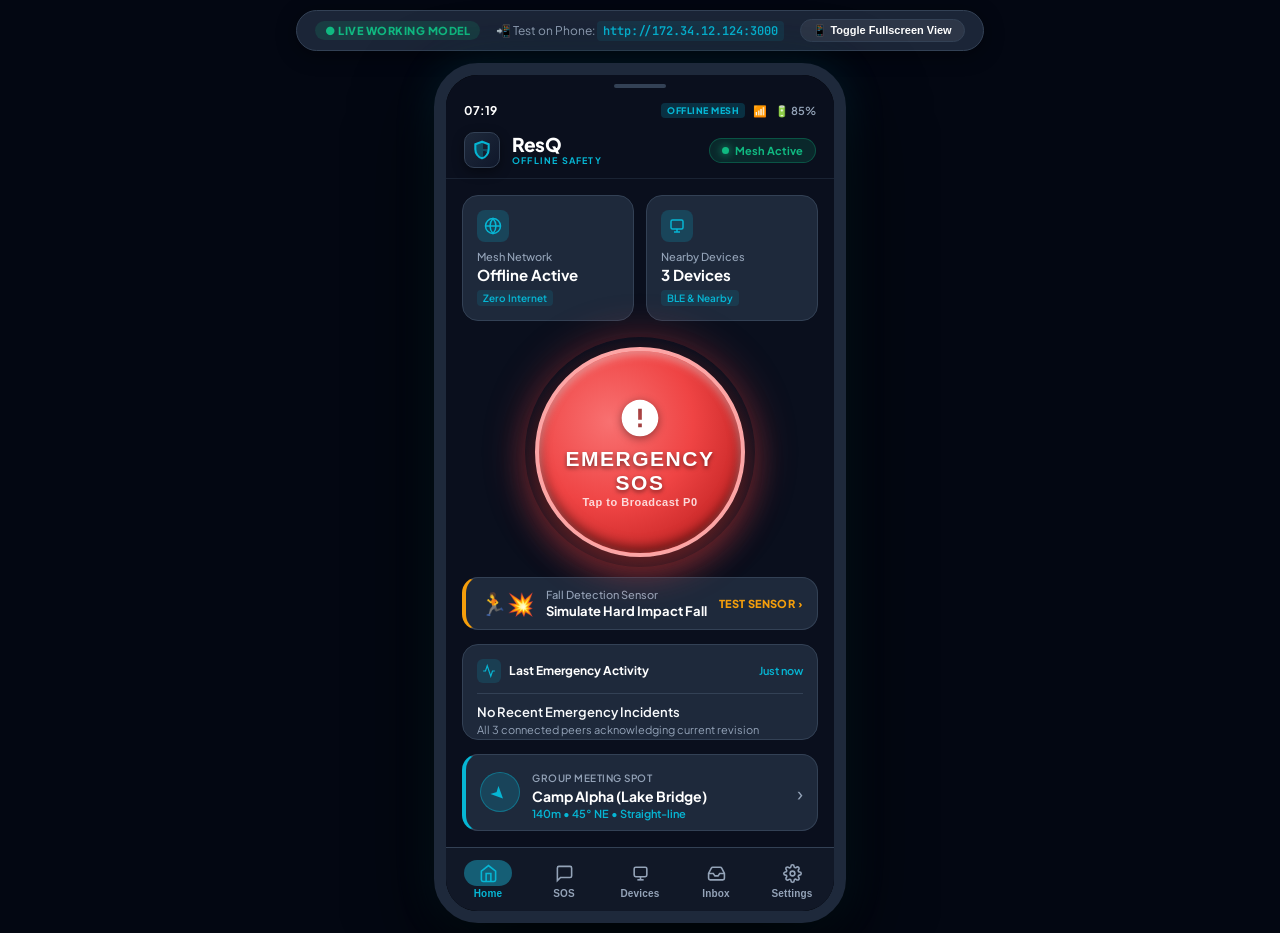
==== public/index.html @ 68b3d34a "feat: complete ResQ offline emergency messaging & safety system (Native Android + Web Simulator + 18" ====
<!DOCTYPE html>
<html lang="en">
<head>
  <meta charset="UTF-8">
  <meta name="viewport" content="width=device-width, initial-scale=1.0, maximum-scale=1.0, user-scalable=no">
  <meta http-equiv="Cache-Control" content="no-cache, no-store, must-revalidate">
  <meta http-equiv="Pragma" content="no-cache">
  <meta http-equiv="Expires" content="0">
  <title>ResQ — Offline Emergency Safety System</title>
  <link rel="preconnect" href="https://fonts.googleapis.com">
  <link rel="preconnect" href="https://fonts.gstatic.com" crossorigin>
  <link href="https://fonts.googleapis.com/css2?family=Plus+Jakarta+Sans:wght@300;400;500;600;700;800&family=JetBrains+Mono:wght@400;500;600&display=swap" rel="stylesheet">
  <link rel="stylesheet" href="style.css?v=20261031_03">
</head>
<body>

  <!-- Ambient Dark Navy Canvas -->
  <div class="app-viewport-wrapper" id="viewport-wrapper">
    
    <!-- Desktop Top Helper Bar (Hidden on Mobile) -->
    <div class="desktop-helper-bar">
      <div class="live-pill">● LIVE WORKING MODEL</div>
      <div class="wifi-tip">📲 Test on Phone: <code>http://172.34.12.124:3000</code></div>
      <button class="btn-toggle-frame" onclick="togglePhoneFrame()" id="frame-toggle-btn">📱 Toggle Fullscreen View</button>
    </div>

    <!-- Android Flagship Device Bezel -->
    <div class="android-device-frame" id="device-frame">
      
      <!-- Top Speaker & Camera Punch-hole -->
      <div class="device-notch-bar">
        <div class="device-speaker"></div>
      </div>

      <!-- Android Screen Surface -->
      <div class="android-screen">
        
        <!-- Status Bar (Battery, WiFi/Offline, Time) -->
        <div class="android-status-bar">
          <span class="status-time" id="device-clock">04:20</span>
          <div class="status-icons">
            <span class="status-badge-offline" id="status-mesh-badge">OFFLINE MESH</span>
            <span class="status-icon" title="Cellular Offline">📶</span>
            <span class="status-icon" id="status-battery-icon">🔋 85%</span>
          </div>
        </div>

        <!-- App Brand Dynamic Header -->
        <header class="home-header">
          <div class="brand-left">
            <div class="shield-logo" id="header-logo-icon">
              <svg viewBox="0 0 24 24" fill="none" stroke="currentColor" stroke-width="2.5">
                <path d="M12 2L4 5v6.09c0 5.05 3.41 9.76 8 10.91c4.59-1.15 8-5.86 8-10.91V5L12 2z"/>
                <path d="M12 12v9c-3.72-1.15-6.47-4.82-7-8.94V6.3l7-2.6V12h7v.09c-.1.78-.32 1.54-.64 2.26" fill="#06B6D4" opacity="0.3"/>
              </svg>
            </div>
            <div>
              <h1 class="app-name" id="header-title">ResQ</h1>
              <p class="app-sub" id="header-subtitle">OFFLINE SAFETY</p>
            </div>
          </div>

          <!-- Active Status Pill -->
          <div class="status-pill-green" id="header-status-pill">
            <span class="green-dot"></span>
            <span id="header-status-text">Mesh Active</span>
          </div>
        </header>

        <!-- SCREEN 1: HOME DASHBOARD -->
        <div id="view-home" class="screen-view active">
          
          <!-- Quick Telemetry Row (Network Status & Nearby Devices) -->
          <div class="telemetry-grid">
            <div class="m3-card telemetry-card" onclick="navTo('devices')">
              <div class="card-icon-wrap cyan">
                <svg viewBox="0 0 24 24" fill="none" stroke="currentColor" stroke-width="2">
                  <circle cx="12" cy="12" r="10"/>
                  <path d="M2 12h20M12 2a15.3 15.3 0 0 1 4 10 15.3 15.3 0 0 1-4 10 15.3 15.3 0 0 1-4-10 15.3 15.3 0 0 1 4-10z"/>
                </svg>
              </div>
              <div class="card-caption">Mesh Network</div>
              <div class="card-value" id="card-network-val">Offline Active</div>
              <div class="card-sub-tag cyan">Zero Internet</div>
            </div>

            <div class="m3-card telemetry-card" onclick="navTo('devices')">
              <div class="card-icon-wrap cyan">
                <svg viewBox="0 0 24 24" fill="none" stroke="currentColor" stroke-width="2">
                  <rect x="4" y="4" width="16" height="12" rx="2"/>
                  <line x1="8" y1="20" x2="16" y2="20"/>
                  <line x1="12" y1="16" x2="12" y2="20"/>
                </svg>
              </div>
              <div class="card-caption">Nearby Devices</div>
              <div class="card-value" id="card-devices-val">3 Devices</div>
              <div class="card-sub-tag cyan">BLE &amp; Nearby</div>
            </div>
          </div>

          <!-- Primary Action: Large Circular SOS Button -->
          <div class="sos-center-area">
            <div class="sos-glow-circle" id="sos-ambient-glow"></div>
            
            <button class="sos-circular-button" id="main-sos-btn" onclick="handleSosPress()">
              <div class="sos-icon-graphic">
                <svg viewBox="0 0 24 24" fill="currentColor">
                  <path d="M12 2C6.48 2 2 6.48 2 12s4.48 10 10 10 10-4.48 10-10S17.52 2 12 2zm1 15h-2v-2h2v2zm0-4h-2V7h2v6z"/>
                </svg>
              </div>
              <span class="sos-title-text">EMERGENCY SOS</span>
              <span class="sos-subtitle-text">Tap to Broadcast P0</span>
            </button>
          </div>

          <!-- Emergency Active Banner -->
          <div class="emergency-state-banner" id="active-emergency-card" style="display: none;">
            <div class="banner-top-row">
              <span class="p0-badge">P0 CRITICAL SOS</span>
              <span class="live-dot-pulse">● LIVE BROADCAST</span>
            </div>
            <p class="banner-message" id="banner-incident-text">Emergency help broadcasted across mesh to all 3 devices.</p>
            <div class="banner-actions">
              <button class="btn-safe-cancel" onclick="handleSafeCheckIn()">✅ I AM SAFE (CANCEL ALERT)</button>
            </div>
          </div>

          <!-- Fall Simulation Quick Trigger Card -->
          <div class="m3-card fall-test-card" onclick="triggerFallSimulation()">
            <div class="fall-test-left">
              <div class="fall-badge-icon">🏃💥</div>
              <div>
                <div class="card-caption">Fall Detection Sensor</div>
                <div class="fall-title">Simulate Hard Impact Fall</div>
              </div>
            </div>
            <span class="fall-btn-action">TEST SENSOR ›</span>
          </div>

          <!-- Last Emergency Activity Card -->
          <div class="m3-card activity-card" id="card-last-activity" onclick="navTo('inbox')">
            <div class="activity-header">
              <div class="activity-title-group">
                <div class="activity-icon-wrap" id="activity-icon-badge">
                  <svg viewBox="0 0 24 24" fill="none" stroke="currentColor" stroke-width="2">
                    <polyline points="22 12 18 12 15 21 9 3 6 12 2 12"/>
                  </svg>
                </div>
                <span class="activity-header-title">Last Emergency Activity</span>
              </div>
              <span class="activity-timestamp" id="activity-time-tag">Just now</span>
            </div>
            <div class="activity-divider"></div>
            <div class="activity-body">
              <div class="activity-headline" id="activity-headline-text">No Recent Emergency Incidents</div>
              <div class="activity-detail" id="activity-detail-text">All 3 connected peers acknowledging current revision</div>
            </div>
          </div>

          <!-- Group Meeting Spot Guidance Card -->
          <div class="m3-card meeting-card" onclick="navTo('settings')">
            <div class="compass-circle">
              <div class="compass-pointer">➤</div>
            </div>
            <div class="meeting-text-area">
              <span class="meeting-caption">GROUP MEETING SPOT</span>
              <h4 class="meeting-title" id="meeting-title-text">Camp Alpha (Lake Bridge)</h4>
              <p class="meeting-guidance-sub" id="meeting-guidance-text">140m • 45° NE • Straight-line</p>
            </div>
            <div class="meeting-chevron">›</div>
          </div>

        </div>

        <!-- SCREEN 2: EMERGENCY MESSAGE SCREEN (SOS TAB) -->
        <div id="view-sos" class="screen-view">
          <div class="screen-heading-wrap">
            <h2 class="view-title">Emergency Dispatch</h2>
            <p class="view-desc">Select priority and broadcast compressed mesh packet</p>
          </div>

          <!-- Priority Chips -->
          <div class="priority-selector-row">
            <button class="priority-chip p0 active" id="chip-p0" onclick="selectPriority('P0')">
              <span class="chip-dot"></span> P0 Critical
            </button>
            <button class="priority-chip p1" id="chip-p1" onclick="selectPriority('P1')">
              <span class="chip-dot"></span> P1 Urgent
            </button>
            <button class="priority-chip p2" id="chip-p2" onclick="selectPriority('P2')">
              <span class="chip-dot"></span> P2 Warning
            </button>
          </div>

          <!-- Quick Templates -->
          <div class="section-label">ONE-TAP EMERGENCY TEMPLATES</div>
          <div class="templates-grid">
            <button class="template-btn" onclick="applyTemplate('🚨 Trapped under debris, need extrication')">
              🚨 Trapped under debris
            </button>
            <button class="template-btn" onclick="applyTemplate('🩸 Severe injury / bleeding, need first aid kit')">
              🩸 Severe injury / trauma
            </button>
            <button class="template-btn" onclick="applyTemplate('⚠️ Separated from team, low phone battery')">
              ⚠️ Separated / low power
            </button>
            <button class="template-btn" onclick="applyTemplate('🌊 Flash flood warning, heading to high ground')">
              🌊 Flash flood / water rising
            </button>
          </div>

          <!-- Custom Message Input -->
          <div class="section-label">INCIDENT MESSAGE (MAX 140 BYTES)</div>
          <div class="message-input-box">
            <textarea id="sos-input-text" rows="3" placeholder="Enter emergency message for nearby mesh devices..." oninput="handleCharCount()"></textarea>
            <div class="input-meta-bar">
              <span class="char-count" id="sos-char-counter">0 / 140 bytes</span>
              <span class="mesh-codec-tag">GZIP + HMAC-SHA256</span>
            </div>
          </div>

          <!-- Auto Attached Telemetry Card -->
          <div class="m3-card telemetry-attach-card">
            <div class="attach-title">📡 Auto-Attached Telemetry</div>
            <div class="attach-grid">
              <div class="attach-item">📍 GPS: 17.4435° N, 78.3489° E (±4m)</div>
              <div class="attach-item">🔋 Battery: <span id="sos-battery-tag">85%</span></div>
              <div class="attach-item">🔄 TTL Budget: 3 Mesh Hops</div>
              <div class="attach-item">🛡️ Recipient: Flood to All Nodes</div>
            </div>
          </div>

          <!-- Primary Dispatch Button -->
          <button class="btn-primary-dispatch" id="btn-broadcast-sos" onclick="dispatchSosMessage()">
            🚨 TRANSMIT TO MESH (ALL NODES)
          </button>

          <!-- Simulated Mesh Relay Visualizer -->
          <div class="m3-card relay-trace-card" id="relay-trace-card" style="display: none;">
            <div class="relay-trace-title">⚡ Live Multi-Hop Mesh Relay</div>
            <div class="relay-steps">
              <div class="relay-step active">
                <span class="node-circle">📱</span>
                <span class="node-name">You (Local)</span>
              </div>
              <span class="relay-arrow">➔</span>
              <div class="relay-step active">
                <span class="node-circle">📡</span>
                <span class="node-name">Ravi (Hop 1)</span>
              </div>
              <span class="relay-arrow">➔</span>
              <div class="relay-step active">
                <span class="node-circle">📍</span>
                <span class="node-name">Anil (Hop 2)</span>
              </div>
            </div>
            <div class="relay-receipt" id="relay-receipt-text">✓ Delivered &amp; Cryptographically Acknowledged (STORED)</div>
          </div>
        </div>

        <!-- SCREEN 3: NEARBY DEVICES SCREEN -->
        <div id="view-devices" class="screen-view">
          <div class="screen-heading-wrap">
            <div class="devices-header-row">
              <div>
                <h2 class="view-title">Mesh Radar</h2>
                <p class="view-desc">Pure Device-to-Device BLE &amp; WiFi-Direct</p>
              </div>
              <button class="btn-scan-radar" id="btn-scan" onclick="triggerDeviceScan()">
                <span class="scan-radar-icon">🔄</span> Scan
              </button>
            </div>
          </div>

          <!-- Topology Summary -->
          <div class="m3-card topology-summary-card">
            <div class="topology-left">
              <div class="mesh-nodes-count" id="mesh-nodes-count">3</div>
              <div>
                <div class="mesh-count-label">Peers in Direct / Multi-Hop Range</div>
                <div class="mesh-status-sub">Zero Internet • Decentralized Mesh</div>
              </div>
            </div>
            <span class="mesh-key-badge">AES-128</span>
          </div>

          <!-- Dynamic Devices List -->
          <div class="section-label">CONNECTED MESH NODES</div>
          <div class="devices-list" id="devices-container">
            <!-- Dynamically populated via JS -->
          </div>

          <!-- Add Node / Gateway Card -->
          <div class="m3-card beacon-card">
            <div class="beacon-info">
              <div class="beacon-icon">🛰️</div>
              <div>
                <div class="beacon-title">Emergency Satellite Bridge</div>
                <div class="beacon-sub">Beacon #4 • 240m away • Listening for P0</div>
              </div>
            </div>
            <button class="btn-ping-beacon" onclick="pingNode('Satellite Bridge')">Ping Node</button>
          </div>
        </div>

        <!-- SCREEN 4: INBOX SCREEN -->
        <div id="view-inbox" class="screen-view">
          <div class="screen-heading-wrap">
            <h2 class="view-title">Encrypted Inbox</h2>
            <p class="view-desc">Decentralized Mesh Store-and-Forward Messages</p>
          </div>

          <!-- Inbox Filter Tabs -->
          <div class="inbox-filters">
            <button class="filter-tab active" onclick="filterInbox('all')">All Messages</button>
            <button class="filter-tab" onclick="filterInbox('p0')">P0 SOS Alerts</button>
            <button class="filter-tab" onclick="filterInbox('safe')">Status Check-ins</button>
          </div>

          <!-- Messages Container -->
          <div class="inbox-messages-container" id="inbox-messages-container">
            <!-- Messages rendered dynamically -->
          </div>

          <!-- Sticky Chat Composer -->
          <div class="inbox-composer-bar">
            <input type="text" id="inbox-input-msg" placeholder="Type offline message..." onkeydown="if(event.key==='Enter') sendInboxMessage()">
            <button class="btn-send-inbox" onclick="sendInboxMessage()">
              <svg viewBox="0 0 24 24" fill="none" stroke="currentColor" stroke-width="2.5">
                <line x1="22" y1="2" x2="11" y2="13"/>
                <polygon points="22 2 15 22 11 13 2 9 22 2"/>
              </svg>
            </button>
          </div>
        </div>

        <!-- SCREEN 5: SETTINGS SCREEN -->
        <div id="view-settings" class="screen-view">
          <div class="screen-heading-wrap">
            <h2 class="view-title">Safety Settings</h2>
            <p class="view-desc">Sensors, Power Bands &amp; Rendezvous Config</p>
          </div>

          <!-- 1. Power Conservation Band Controller -->
          <div class="m3-card settings-card">
            <div class="settings-card-header">
              <div class="settings-title">🔋 Power Conservation State Machine</div>
              <span class="power-band-badge" id="power-band-badge">NORMAL BAND</span>
            </div>
            <p class="settings-explainer">Slide to simulate phone battery discharge and verify automatic power-saving modes.</p>
            <div class="battery-slider-row">
              <input type="range" min="1" max="100" value="85" class="battery-range" id="battery-slider" oninput="handleBatterySlider(this.value)">
              <span class="battery-val-text" id="battery-slider-num">85%</span>
            </div>
            <div class="battery-band-indicator" id="battery-band-desc">
              ● All sensors active. High-frequency BLE beacon broadcast.
            </div>
          </div>

          <!-- 2. Group Meeting Spot Config -->
          <div class="m3-card settings-card">
            <div class="settings-title">📍 Group Meeting Point (Rendezvous)</div>
            <p class="settings-explainer">Emergency rally location synced across all connected devices via Rev counter.</p>
            <div class="meeting-edit-row">
              <input type="text" class="meeting-input" id="setting-meeting-input" value="Camp Alpha (Lake Bridge)">
              <button class="btn-save-meeting" onclick="saveMeetingPoint()">Update</button>
            </div>
            <div class="meeting-geo-info">
              <span>Compass Guidance: <strong>45° NE • 140m</strong></span>
              <span>Revision: <strong>Rev 2 (Signed)</strong></span>
            </div>
          </div>

          <!-- 3. Fall Detection Calibration -->
          <div class="m3-card settings-card">
            <div class="settings-title">🏃 Sudden Fall Detection Sensitivity</div>
            <p class="settings-explainer">Tri-axis accelerometer threshold (Free-fall &gt; 2.5g + 10s stillness).</p>
            <div class="settings-action-row">
              <select class="settings-select" id="fall-sensitivity-select">
                <option value="high">High Sensitivity (Backpacking / Trekking)</option>
                <option value="med" selected>Medium Sensitivity (Standard Emergency)</option>
                <option value="low">Low Sensitivity (High Vibration Environment)</option>
              </select>
              <button class="btn-test-fall-inline" onclick="triggerFallSimulation()">🧪 Test Drop</button>
            </div>
          </div>

          <!-- 4. Mesh Security & Node Fingerprint -->
          <div class="m3-card settings-card">
            <div class="settings-title">🛡️ Mesh Security &amp; Encryption</div>
            <div class="security-meta-list">
              <div class="security-item">
                <span class="sec-label">Local Node ID:</span>
                <span class="sec-val">RESQ-CLIENT-01</span>
              </div>
              <div class="security-item">
                <span class="sec-label">HMAC-SHA256 Key:</span>
                <span class="sec-val">9e8a...331b (Group Shared)</span>
              </div>
              <div class="security-item">
                <span class="sec-label">Relay Mode:</span>
                <span class="sec-val cyan">Auto Packet Repeater [ACTIVE]</span>
              </div>
            </div>
          </div>

          <!-- Hackathon Verification Footer -->
          <div class="hackathon-footer">
            <p><strong>ResQ Offline Safety System</strong> • Hackathon MVP</p>
            <p>Architecture: Dual Native Android (Java) + Edge Mesh Engine</p>
            <p>Verification: 18/18 Automated Core Logic Checks Passed (100%)</p>
          </div>
        </div>

        <!-- Material 3 Bottom Navigation Bar -->
        <nav class="m3-bottom-nav">
          <button class="nav-item active" id="nav-btn-home" onclick="navTo('home')">
            <div class="nav-icon-pill">
              <svg viewBox="0 0 24 24" fill="none" stroke="currentColor" stroke-width="2">
                <path d="M3 9l9-7 9 7v11a2 2 0 0 1-2 2H5a2 2 0 0 1-2-2z"/>
                <polyline points="9 22 9 12 15 12 15 22"/>
              </svg>
            </div>
            <span class="nav-label">Home</span>
          </button>

          <button class="nav-item" id="nav-btn-sos" onclick="navTo('sos')">
            <div class="nav-icon-pill">
              <svg viewBox="0 0 24 24" fill="none" stroke="currentColor" stroke-width="2">
                <path d="M21 15a2 2 0 0 1-2 2H7l-4 4V5a2 2 0 0 1 2-2h14a2 2 0 0 1 2 2z"/>
              </svg>
            </div>
            <span class="nav-label">SOS</span>
          </button>

          <button class="nav-item" id="nav-btn-devices" onclick="navTo('devices')">
            <div class="nav-icon-pill">
              <svg viewBox="0 0 24 24" fill="none" stroke="currentColor" stroke-width="2">
                <rect x="4" y="4" width="16" height="12" rx="2"/>
                <line x1="8" y1="20" x2="16" y2="20"/>
                <line x1="12" y1="16" x2="12" y2="20"/>
              </svg>
            </div>
            <span class="nav-label">Devices</span>
          </button>

          <button class="nav-item" id="nav-btn-inbox" onclick="navTo('inbox')">
            <div class="nav-icon-pill">
              <svg viewBox="0 0 24 24" fill="none" stroke="currentColor" stroke-width="2">
                <polyline points="22 12 16 12 14 15 10 15 8 12 2 12"/>
                <path d="M5.45 5.11L2 12v6a2 2 0 0 0 2 2h16a2 2 0 0 0 2-2v-6l-3.45-6.89A2 2 0 0 0 16.76 4H7.24a2 2 0 0 0-1.79 1.11z"/>
              </svg>
            </div>
            <span class="nav-label">Inbox</span>
          </button>

          <button class="nav-item" id="nav-btn-settings" onclick="navTo('settings')">
            <div class="nav-icon-pill">
              <svg viewBox="0 0 24 24" fill="none" stroke="currentColor" stroke-width="2">
                <circle cx="12" cy="12" r="3"/>
                <path d="M19.4 15a1.65 1.65 0 0 0 .33 1.82l.06.06a2 2 0 0 1 0 2.83 2 2 0 0 1-2.83 0l-.06-.06a1.65 1.65 0 0 0-1.82-.33 1.65 1.65 0 0 0-1 1.51V21a2 2 0 0 1-2 2 2 2 0 0 1-2-2v-.09A1.65 1.65 0 0 0 9 19.4a1.65 1.65 0 0 0-1.82.33l-.06.06a2 2 0 0 1-2.83 0 2 2 0 0 1 0-2.83l.06-.06a1.65 1.65 0 0 0 .33-1.82 1.65 1.65 0 0 0-1.51-1H3a2 2 0 0 1-2-2 2 2 0 0 1 2-2h.09A1.65 1.65 0 0 0 4.6 9a1.65 1.65 0 0 0-.33-1.82l-.06-.06a2 2 0 0 1 0-2.83 2 2 0 0 1 2.83 0l.06.06a1.65 1.65 0 0 0 1.82.33H9a1.65 1.65 0 0 0 1-1.51V3a2 2 0 0 1 2-2 2 2 0 0 1 2 2v.09a1.65 1.65 0 0 0 1 1.51 1.65 1.65 0 0 0 1.82-.33l.06-.06a2 2 0 0 1 2.83 0 2 2 0 0 1 0 2.83l-.06.06a1.65 1.65 0 0 0-.33 1.82V9a1.65 1.65 0 0 0 1.51 1H21a2 2 0 0 1 2 2 2 2 0 0 1-2 2h-.09a1.65 1.65 0 0 0-1.51 1z"/>
              </svg>
            </div>
            <span class="nav-label">Settings</span>
          </button>
        </nav>

      </div>
    </div>
  </div>

  <!-- MODAL 1: SOS CONFIRMATION DIALOG -->
  <div class="m3-dialog-backdrop" id="sos-confirm-dialog" style="display: none;">
    <div class="m3-dialog-card">
      <div class="dialog-icon-badge">🚨</div>
      <h3 class="dialog-title">Broadcast Emergency SOS?</h3>
      <p class="dialog-message">This will immediately transmit a P0 priority emergency alert across the offline mesh to all nearby devices with your GPS coordinates.</p>
      <div class="dialog-actions">
        <button class="dialog-btn-cancel" onclick="dismissSosDialog()">CANCEL</button>
        <button class="dialog-btn-confirm" onclick="confirmSosBroadcast()">SEND SOS NOW</button>
      </div>
    </div>
  </div>

  <!-- MODAL 2: FALL DETECTION 15-SECOND COUNTDOWN -->
  <div class="m3-dialog-backdrop" id="fall-countdown-dialog" style="display: none;">
    <div class="m3-dialog-card fall-alert-modal">
      <div class="fall-modal-icon">⚠️</div>
      <h3 class="dialog-title text-red">HARD FALL DETECTED!</h3>
      <p class="dialog-message">Impact detected by accelerometer. Auto-escalating to Emergency SOS in:</p>
      <div class="countdown-circle">
        <span id="fall-countdown-secs">15</span>
        <span class="countdown-unit">SECONDS</span>
      </div>
      <div class="fall-dialog-actions">
        <button class="btn-fall-safe" onclick="cancelFallAlert()">✅ I AM OKAY (CANCEL)</button>
        <button class="btn-fall-sos" onclick="triggerFallSosNow()">🚨 SEND SOS NOW</button>
      </div>
    </div>
  </div>

  <script src="app.js?v=20261031_03"></script>
</body>
</html>
---- public/style.css ----
/* ==========================================================================
   ResQ — Android Material Design 3 Dark Navy Safety System Theme
   Interactive Prototype with 5-Screen Full Working Model
   ========================================================================== */

:root {
  --bg-navy-deep: #0A0F1D;
  --bg-surface-dark: #111827;
  --bg-card-slate: #1E293B;
  --bg-card-hover: #273549;
  --border-card: #334155;
  --border-subtle: rgba(51, 65, 85, 0.6);
  
  --sos-red: #EF4444;
  --sos-red-dark: #DC2626;
  --sos-red-deep: #991B1B;
  --sos-glow: rgba(239, 68, 68, 0.45);

  --p1-orange: #F59E0B;
  --p1-orange-bg: rgba(245, 158, 11, 0.15);

  --cyan-accent: #06B6D4;
  --cyan-subtle: #155E75;
  --cyan-glow: rgba(6, 182, 212, 0.2);

  --safe-green: #10B981;
  --safe-green-bg: rgba(16, 185, 129, 0.15);

  --text-white: #FFFFFF;
  --text-slate-light: #F8FAFC;
  --text-slate-muted: #94A3B8;
  --text-slate-dark: #64748B;

  --font-family: 'Plus Jakarta Sans', system-ui, -apple-system, sans-serif;
  --font-mono: 'JetBrains Mono', monospace;
}

* {
  box-sizing: border-box;
  margin: 0;
  padding: 0;
}

body {
  background-color: #030712;
  color: var(--text-white);
  font-family: var(--font-family);
  min-height: 100vh;
  display: flex;
  flex-direction: column;
  align-items: center;
  justify-content: center;
  overflow-x: hidden;
  padding: 10px 0;
}

/* =========================================
   Desktop Helper Banner
========================================= */
.desktop-helper-bar {
  display: flex;
  align-items: center;
  gap: 16px;
  background: rgba(30, 41, 59, 0.9);
  border: 1px solid var(--border-card);
  padding: 8px 18px;
  border-radius: 30px;
  margin-bottom: 12px;
  font-size: 12px;
  box-shadow: 0 4px 20px rgba(0, 0, 0, 0.4);
}

.live-pill {
  background: var(--safe-green-bg);
  color: var(--safe-green);
  padding: 3px 10px;
  border-radius: 12px;
  font-weight: 800;
  font-size: 11px;
  letter-spacing: 0.5px;
}

.wifi-tip {
  color: var(--text-slate-muted);
}

.wifi-tip code {
  color: var(--cyan-accent);
  background: rgba(6, 182, 212, 0.1);
  padding: 2px 6px;
  border-radius: 4px;
  font-family: var(--font-mono);
  font-weight: 600;
}

.btn-toggle-frame {
  background: rgba(255, 255, 255, 0.08);
  border: 1px solid var(--border-card);
  color: var(--text-white);
  padding: 4px 12px;
  border-radius: 14px;
  font-size: 11px;
  font-weight: 600;
  cursor: pointer;
  transition: all 0.2s ease;
}

.btn-toggle-frame:hover {
  background: rgba(255, 255, 255, 0.15);
  border-color: var(--cyan-accent);
}

/* =========================================
   Viewport & Android Device Frame
========================================= */
.app-viewport-wrapper {
  display: flex;
  flex-direction: column;
  align-items: center;
  width: 100%;
}

.android-device-frame {
  width: 412px;
  height: 860px;
  background: #000000;
  border-radius: 44px;
  border: 12px solid #1E293B;
  box-shadow: 0 30px 80px rgba(0, 0, 0, 0.9), 0 0 40px rgba(6, 182, 212, 0.15);
  display: flex;
  flex-direction: column;
  overflow: hidden;
  position: relative;
  transition: all 0.3s cubic-bezier(0.4, 0, 0.2, 1);
}

/* Fullscreen Mode (Desktop toggle or Mobile) */
.android-device-frame.fullscreen-phone-mode {
  width: 100vw;
  height: 100vh;
  border-radius: 0;
  border: none;
  box-shadow: none;
}

.device-notch-bar {
  height: 22px;
  background: var(--bg-navy-deep);
  display: flex;
  justify-content: center;
  align-items: center;
  z-index: 10;
}

.device-speaker {
  width: 52px;
  height: 4px;
  background: #334155;
  border-radius: 4px;
}

.android-screen {
  flex: 1;
  background-color: var(--bg-navy-deep);
  display: flex;
  flex-direction: column;
  overflow: hidden;
  position: relative;
}

/* =========================================
   Android System Status Bar
========================================= */
.android-status-bar {
  display: flex;
  justify-content: space-between;
  align-items: center;
  padding: 6px 18px 2px;
  font-size: 11px;
  color: var(--text-slate-muted);
  font-weight: 600;
  background-color: var(--bg-navy-deep);
}

.status-time {
  font-size: 12px;
  color: var(--text-white);
  font-weight: 700;
}

.status-icons {
  display: flex;
  align-items: center;
  gap: 8px;
}

.status-badge-offline {
  font-size: 9px;
  background: var(--cyan-glow);
  color: var(--cyan-accent);
  padding: 2px 6px;
  border-radius: 4px;
  font-weight: 800;
  letter-spacing: 0.5px;
}

/* =========================================
   App Dynamic Brand Header
========================================= */
.home-header {
  display: flex;
  align-items: center;
  justify-content: space-between;
  padding: 12px 18px 10px;
  background-color: var(--bg-navy-deep);
  border-bottom: 1px solid rgba(51, 65, 85, 0.4);
}

.brand-left {
  display: flex;
  align-items: center;
  gap: 12px;
}

.shield-logo {
  width: 36px;
  height: 36px;
  background: linear-gradient(135deg, #1E293B, #0F172A);
  border: 1px solid var(--border-card);
  border-radius: 10px;
  display: flex;
  align-items: center;
  justify-content: center;
  color: var(--cyan-accent);
  box-shadow: 0 4px 12px rgba(0, 0, 0, 0.4);
}

.shield-logo svg {
  width: 20px;
  height: 20px;
}

.app-name {
  font-size: 19px;
  font-weight: 800;
  letter-spacing: -0.3px;
  color: var(--text-white);
  line-height: 1.1;
}

.app-sub {
  font-size: 9px;
  font-weight: 700;
  color: var(--cyan-accent);
  letter-spacing: 1.2px;
  margin-top: 1px;
}

/* Status Pill */
.status-pill-green {
  display: flex;
  align-items: center;
  gap: 6px;
  background: var(--safe-green-bg);
  border: 1px solid rgba(16, 185, 129, 0.3);
  padding: 5px 12px;
  border-radius: 20px;
  font-size: 11px;
  font-weight: 700;
  color: var(--safe-green);
}

.status-pill-red {
  display: flex;
  align-items: center;
  gap: 6px;
  background: rgba(239, 68, 68, 0.2);
  border: 1px solid rgba(239, 68, 68, 0.5);
  padding: 5px 12px;
  border-radius: 20px;
  font-size: 11px;
  font-weight: 800;
  color: var(--sos-red);
  animation: pulse-red-pill 1s infinite;
}

@keyframes pulse-red-pill {
  0%, 100% { opacity: 1; }
  50% { opacity: 0.6; }
}

.green-dot {
  width: 7px;
  height: 7px;
  background: var(--safe-green);
  border-radius: 50%;
  box-shadow: 0 0 8px var(--safe-green);
}

/* =========================================
   Multi-Screen View Panels
========================================= */
.screen-view {
  display: none;
  flex: 1;
  flex-direction: column;
  padding: 16px;
  gap: 14px;
  overflow-y: auto;
  overflow-x: hidden;
  scrollbar-width: thin;
  scrollbar-color: #334155 transparent;
  animation: fadeInView 0.2s cubic-bezier(0.16, 1, 0.3, 1);
}

.screen-view.active {
  display: flex;
}

@keyframes fadeInView {
  from { opacity: 0; transform: translateY(6px); }
  to { opacity: 1; transform: translateY(0); }
}

/* Material 3 Card Base */
.m3-card {
  background-color: var(--bg-card-slate);
  border: 1px solid var(--border-card);
  border-radius: 16px;
  padding: 14px;
  transition: all 0.2s ease;
  position: relative;
  overflow: hidden;
}

.m3-card:hover {
  background-color: var(--bg-card-hover);
  border-color: rgba(6, 182, 212, 0.4);
}

.section-label {
  font-size: 10px;
  font-weight: 700;
  color: var(--text-slate-muted);
  letter-spacing: 0.8px;
  margin-top: 4px;
  margin-bottom: -4px;
}

.screen-heading-wrap {
  margin-bottom: 2px;
}

.view-title {
  font-size: 18px;
  font-weight: 800;
  color: var(--text-white);
  letter-spacing: -0.2px;
}

.view-desc {
  font-size: 12px;
  color: var(--text-slate-muted);
  margin-top: 2px;
}

/* =========================================
   SCREEN 1: HOME DASHBOARD
========================================= */
.telemetry-grid {
  display: grid;
  grid-template-columns: 1fr 1fr;
  gap: 12px;
}

.telemetry-card {
  display: flex;
  flex-direction: column;
  align-items: flex-start;
  padding: 14px;
  cursor: pointer;
}

.card-icon-wrap {
  width: 32px;
  height: 32px;
  border-radius: 8px;
  display: flex;
  align-items: center;
  justify-content: center;
  margin-bottom: 8px;
}

.card-icon-wrap.cyan {
  background: var(--cyan-glow);
  color: var(--cyan-accent);
}

.card-icon-wrap svg {
  width: 18px;
  height: 18px;
}

.card-caption {
  font-size: 11px;
  color: var(--text-slate-muted);
  font-weight: 500;
}

.card-value {
  font-size: 15px;
  font-weight: 700;
  color: var(--text-white);
  margin-top: 2px;
}

.card-sub-tag {
  font-size: 10px;
  font-weight: 600;
  margin-top: 6px;
  padding: 2px 6px;
  border-radius: 4px;
}

.card-sub-tag.cyan {
  background: rgba(6, 182, 212, 0.12);
  color: var(--cyan-accent);
}

/* SOS Center Area & Circular Button */
.sos-center-area {
  display: flex;
  justify-content: center;
  align-items: center;
  position: relative;
  margin: 12px 0 6px;
}

.sos-glow-circle {
  position: absolute;
  width: 230px;
  height: 230px;
  border-radius: 50%;
  background: radial-gradient(circle, rgba(239, 68, 68, 0.25) 0%, rgba(239, 68, 68, 0) 70%);
  box-shadow: 0 0 40px rgba(239, 68, 68, 0.35);
  animation: sos-pulse 2.5s infinite ease-in-out;
  pointer-events: none;
}

@keyframes sos-pulse {
  0% { transform: scale(0.96); opacity: 0.7; }
  50% { transform: scale(1.06); opacity: 1; }
  100% { transform: scale(0.96); opacity: 0.7; }
}

.sos-circular-button {
  width: 210px;
  height: 210px;
  border-radius: 50%;
  background: radial-gradient(circle at 35% 35%, #F87171, #EF4444 45%, #B91C1C 90%);
  border: 4px solid #FCA5A5;
  box-shadow: 
    0 16px 36px rgba(239, 68, 68, 0.45),
    0 6px 16px rgba(0, 0, 0, 0.6),
    inset 0 4px 8px rgba(255, 255, 255, 0.4),
    inset 0 -6px 12px rgba(0, 0, 0, 0.5);
  color: #FFFFFF;
  display: flex;
  flex-direction: column;
  align-items: center;
  justify-content: center;
  cursor: pointer;
  position: relative;
  z-index: 5;
  transition: transform 0.15s ease, box-shadow 0.15s ease;
  user-select: none;
  -webkit-tap-highlight-color: transparent;
}

.sos-circular-button:hover {
  transform: scale(1.02);
  box-shadow: 0 20px 45px rgba(239, 68, 68, 0.6), 0 0 30px rgba(239, 68, 68, 0.4);
}

.sos-circular-button:active {
  transform: scale(0.97);
  box-shadow: 0 8px 20px rgba(239, 68, 68, 0.5);
}

.sos-icon-graphic svg {
  width: 44px;
  height: 44px;
  filter: drop-shadow(0 2px 4px rgba(0, 0, 0, 0.4));
}

.sos-title-text {
  font-size: 21px;
  font-weight: 800;
  letter-spacing: 1.5px;
  margin-top: 4px;
  text-shadow: 0 2px 4px rgba(0, 0, 0, 0.5);
}

.sos-subtitle-text {
  font-size: 11px;
  font-weight: 600;
  color: #FEE2E2;
  letter-spacing: 0.5px;
  opacity: 0.95;
  margin-top: 1px;
}

/* Fall Simulation Trigger Card */
.fall-test-card {
  display: flex;
  align-items: center;
  justify-content: space-between;
  padding: 12px 14px;
  cursor: pointer;
  border-left: 4px solid var(--p1-orange);
}

.fall-test-left {
  display: flex;
  align-items: center;
  gap: 12px;
}

.fall-badge-icon {
  font-size: 22px;
}

.fall-title {
  font-size: 13px;
  font-weight: 700;
  color: var(--text-white);
  margin-top: 2px;
}

.fall-btn-action {
  font-size: 11px;
  font-weight: 800;
  color: var(--p1-orange);
  letter-spacing: 0.4px;
}

/* Emergency State Live Banner */
.emergency-state-banner {
  background: linear-gradient(135deg, rgba(239, 68, 68, 0.25), rgba(153, 27, 27, 0.35));
  border: 1px solid var(--sos-red);
  border-radius: 16px;
  padding: 14px;
  animation: pulse-banner 2s infinite ease-in-out;
}

@keyframes pulse-banner {
  0%, 100% { border-color: var(--sos-red); }
  50% { border-color: #F87171; }
}

.banner-top-row {
  display: flex;
  justify-content: space-between;
  align-items: center;
  margin-bottom: 6px;
}

.p0-badge {
  background: var(--sos-red);
  color: white;
  font-size: 10px;
  font-weight: 800;
  padding: 2px 8px;
  border-radius: 4px;
}

.live-dot-pulse {
  color: #FCA5A5;
  font-size: 11px;
  font-weight: 700;
  letter-spacing: 0.5px;
}

.banner-message {
  font-size: 13px;
  color: var(--text-white);
  line-height: 1.4;
  margin-bottom: 12px;
}

.btn-safe-cancel {
  width: 100%;
  background: var(--safe-green);
  color: white;
  border: none;
  padding: 10px 14px;
  border-radius: 10px;
  font-weight: 800;
  font-size: 12px;
  cursor: pointer;
  box-shadow: 0 4px 12px rgba(16, 185, 129, 0.3);
}

/* Last Activity Card */
.activity-card {
  cursor: pointer;
}

.activity-header {
  display: flex;
  justify-content: space-between;
  align-items: center;
}

.activity-title-group {
  display: flex;
  align-items: center;
  gap: 8px;
}

.activity-icon-wrap {
  width: 24px;
  height: 24px;
  border-radius: 6px;
  background: rgba(6, 182, 212, 0.15);
  color: var(--cyan-accent);
  display: flex;
  align-items: center;
  justify-content: center;
}

.activity-icon-wrap svg {
  width: 14px;
  height: 14px;
}

.activity-header-title {
  font-size: 12px;
  font-weight: 700;
  color: var(--text-white);
}

.activity-timestamp {
  font-size: 11px;
  font-weight: 600;
  color: var(--cyan-accent);
}

.activity-divider {
  height: 1px;
  background: var(--border-card);
  margin: 10px 0;
}

.activity-headline {
  font-size: 13px;
  font-weight: 600;
  color: var(--text-slate-light);
}

.activity-detail {
  font-size: 11px;
  color: var(--text-slate-muted);
  margin-top: 3px;
}

/* Group Meeting Spot Guidance Card */
.meeting-card {
  display: flex;
  align-items: center;
  gap: 12px;
  cursor: pointer;
  border-left: 4px solid var(--cyan-accent);
}

.compass-circle {
  width: 40px;
  height: 40px;
  border-radius: 50%;
  background: var(--cyan-glow);
  border: 1px solid rgba(6, 182, 212, 0.4);
  display: flex;
  align-items: center;
  justify-content: center;
  flex-shrink: 0;
}

.compass-pointer {
  font-size: 18px;
  color: var(--cyan-accent);
  transform: rotate(45deg);
}

.meeting-text-area {
  flex: 1;
}

.meeting-caption {
  font-size: 10px;
  font-weight: 600;
  color: var(--text-slate-muted);
  letter-spacing: 0.5px;
}

.meeting-title {
  font-size: 14px;
  font-weight: 700;
  color: var(--text-white);
  margin-top: 1px;
}

.meeting-guidance-sub {
  font-size: 11px;
  color: var(--cyan-accent);
  font-weight: 600;
  margin-top: 2px;
}

.meeting-chevron {
  font-size: 20px;
  color: var(--text-slate-muted);
}

/* =========================================
   SCREEN 2: SOS MESSAGE SCREEN
========================================= */
.priority-selector-row {
  display: grid;
  grid-template-columns: 1fr 1fr 1fr;
  gap: 8px;
}

.priority-chip {
  background: var(--bg-card-slate);
  border: 1px solid var(--border-card);
  color: var(--text-slate-muted);
  padding: 8px 4px;
  border-radius: 10px;
  font-size: 11px;
  font-weight: 700;
  cursor: pointer;
  display: flex;
  align-items: center;
  justify-content: center;
  gap: 6px;
  transition: all 0.2s ease;
}

.chip-dot {
  width: 6px;
  height: 6px;
  border-radius: 50%;
}

.priority-chip.p0 .chip-dot { background: var(--sos-red); }
.priority-chip.p1 .chip-dot { background: var(--p1-orange); }
.priority-chip.p2 .chip-dot { background: var(--cyan-accent); }

.priority-chip.p0.active {
  background: rgba(239, 68, 68, 0.2);
  border-color: var(--sos-red);
  color: #FFFFFF;
}

.priority-chip.p1.active {
  background: rgba(245, 158, 11, 0.2);
  border-color: var(--p1-orange);
  color: #FFFFFF;
}

.priority-chip.p2.active {
  background: rgba(6, 182, 212, 0.2);
  border-color: var(--cyan-accent);
  color: #FFFFFF;
}

.templates-grid {
  display: grid;
  grid-template-columns: 1fr 1fr;
  gap: 8px;
}

.template-btn {
  background: var(--bg-card-slate);
  border: 1px solid var(--border-card);
  color: var(--text-slate-light);
  font-size: 11px;
  font-weight: 600;
  padding: 8px 10px;
  border-radius: 10px;
  text-align: left;
  cursor: pointer;
  transition: all 0.2s ease;
  line-height: 1.3;
}

.template-btn:hover {
  background: var(--bg-card-hover);
  border-color: var(--cyan-accent);
}

.message-input-box {
  background: var(--bg-surface-dark);
  border: 1px solid var(--border-card);
  border-radius: 12px;
  padding: 10px 12px;
}

.message-input-box textarea {
  width: 100%;
  background: transparent;
  border: none;
  outline: none;
  color: var(--text-white);
  font-family: var(--font-family);
  font-size: 13px;
  resize: none;
  line-height: 1.4;
}

.message-input-box textarea::placeholder {
  color: var(--text-slate-dark);
}

.input-meta-bar {
  display: flex;
  justify-content: space-between;
  align-items: center;
  margin-top: 6px;
  padding-top: 6px;
  border-top: 1px solid rgba(51, 65, 85, 0.4);
  font-size: 10px;
  color: var(--text-slate-muted);
}

.mesh-codec-tag {
  color: var(--cyan-accent);
  font-family: var(--font-mono);
  font-size: 9px;
}

.telemetry-attach-card {
  padding: 10px 12px;
  background: rgba(17, 24, 39, 0.7);
}

.attach-title {
  font-size: 11px;
  font-weight: 700;
  color: var(--cyan-accent);
  margin-bottom: 6px;
}

.attach-grid {
  display: grid;
  grid-template-columns: 1fr 1fr;
  gap: 4px 10px;
  font-size: 10px;
  color: var(--text-slate-muted);
}

.btn-primary-dispatch {
  width: 100%;
  background: linear-gradient(135deg, var(--sos-red), #B91C1C);
  color: white;
  border: none;
  padding: 14px;
  border-radius: 12px;
  font-weight: 800;
  font-size: 13px;
  letter-spacing: 0.5px;
  cursor: pointer;
  box-shadow: 0 8px 24px rgba(239, 68, 68, 0.45);
  transition: all 0.2s ease;
}

.btn-primary-dispatch:hover {
  filter: brightness(1.1);
  transform: translateY(-1px);
}

/* Mesh Relay Visualizer */
.relay-trace-card {
  background: rgba(17, 24, 39, 0.85);
  border: 1px solid rgba(6, 182, 212, 0.4);
}

.relay-trace-title {
  font-size: 11px;
  font-weight: 800;
  color: var(--cyan-accent);
  margin-bottom: 10px;
}

.relay-steps {
  display: flex;
  align-items: center;
  justify-content: space-between;
  padding: 8px 10px;
  background: var(--bg-card-slate);
  border-radius: 10px;
}

.relay-step {
  display: flex;
  flex-direction: column;
  align-items: center;
  gap: 4px;
}

.node-circle {
  width: 32px;
  height: 32px;
  background: var(--cyan-glow);
  border: 1px solid var(--cyan-accent);
  border-radius: 50%;
  display: flex;
  align-items: center;
  justify-content: center;
  font-size: 14px;
}

.node-name {
  font-size: 9px;
  font-weight: 600;
  color: var(--text-slate-light);
}

.relay-arrow {
  color: var(--cyan-accent);
  font-size: 14px;
}

.relay-receipt {
  font-size: 10px;
  font-weight: 700;
  color: var(--safe-green);
  text-align: center;
  margin-top: 8px;
}

/* =========================================
   SCREEN 3: NEARBY DEVICES SCREEN
========================================= */
.devices-header-row {
  display: flex;
  justify-content: space-between;
  align-items: center;
}

.btn-scan-radar {
  background: rgba(6, 182, 212, 0.15);
  border: 1px solid var(--cyan-accent);
  color: var(--cyan-accent);
  padding: 6px 12px;
  border-radius: 20px;
  font-size: 11px;
  font-weight: 700;
  cursor: pointer;
  display: flex;
  align-items: center;
  gap: 6px;
  transition: all 0.2s ease;
}

.btn-scan-radar:hover {
  background: var(--cyan-accent);
  color: #000;
}

.btn-scan-radar.scanning .scan-radar-icon {
  animation: spin 1s infinite linear;
}

@keyframes spin {
  from { transform: rotate(0deg); }
  to { transform: rotate(360deg); }
}

.topology-summary-card {
  display: flex;
  justify-content: space-between;
  align-items: center;
  padding: 12px 14px;
  border-left: 4px solid var(--cyan-accent);
}

.topology-left {
  display: flex;
  align-items: center;
  gap: 12px;
}

.mesh-nodes-count {
  font-size: 26px;
  font-weight: 900;
  color: var(--cyan-accent);
  line-height: 1;
}

.mesh-count-label {
  font-size: 12px;
  font-weight: 700;
  color: var(--text-white);
}

.mesh-status-sub {
  font-size: 10px;
  color: var(--text-slate-muted);
}

.mesh-key-badge {
  font-size: 9px;
  font-weight: 800;
  background: rgba(6, 182, 212, 0.2);
  color: var(--cyan-accent);
  padding: 3px 8px;
  border-radius: 6px;
  font-family: var(--font-mono);
}

.devices-list {
  display: flex;
  flex-direction: column;
  gap: 10px;
}

.device-item-card {
  background: var(--bg-card-slate);
  border: 1px solid var(--border-card);
  border-radius: 14px;
  padding: 12px;
}

.device-item-top {
  display: flex;
  justify-content: space-between;
  align-items: flex-start;
}

.device-peer-info {
  display: flex;
  gap: 10px;
  align-items: center;
}

.device-avatar {
  width: 38px;
  height: 38px;
  border-radius: 10px;
  background: #0F172A;
  border: 1px solid var(--border-card);
  display: flex;
  align-items: center;
  justify-content: center;
  font-size: 18px;
}

.device-peer-name {
  font-size: 14px;
  font-weight: 700;
  color: var(--text-white);
  display: flex;
  align-items: center;
  gap: 6px;
}

.buddy-badge {
  font-size: 8px;
  font-weight: 800;
  background: rgba(6, 182, 212, 0.2);
  color: var(--cyan-accent);
  padding: 2px 6px;
  border-radius: 4px;
}

.device-meta-sub {
  font-size: 11px;
  color: var(--text-slate-muted);
  margin-top: 2px;
}

.device-status-badge {
  font-size: 10px;
  font-weight: 700;
  padding: 3px 8px;
  border-radius: 6px;
}

.device-status-badge.safe {
  background: var(--safe-green-bg);
  color: var(--safe-green);
}

.device-status-badge.warning {
  background: var(--p1-orange-bg);
  color: var(--p1-orange);
}

.device-telemetry-row {
  display: flex;
  justify-content: space-between;
  align-items: center;
  margin-top: 10px;
  padding-top: 8px;
  border-top: 1px solid rgba(51, 65, 85, 0.5);
  font-size: 11px;
  color: var(--text-slate-muted);
}

.device-rf-tag {
  font-family: var(--font-mono);
  font-size: 10px;
  color: var(--cyan-accent);
}

.device-actions {
  display: flex;
  gap: 6px;
}

.btn-device-action {
  background: rgba(255, 255, 255, 0.06);
  border: 1px solid var(--border-card);
  color: var(--text-slate-light);
  font-size: 10px;
  font-weight: 700;
  padding: 4px 10px;
  border-radius: 6px;
  cursor: pointer;
  transition: all 0.2s ease;
}

.btn-device-action:hover {
  background: rgba(6, 182, 212, 0.2);
  border-color: var(--cyan-accent);
  color: var(--text-white);
}

.beacon-card {
  display: flex;
  justify-content: space-between;
  align-items: center;
  padding: 12px;
  background: rgba(15, 23, 42, 0.6);
  border-style: dashed;
}

.beacon-info {
  display: flex;
  align-items: center;
  gap: 10px;
}

.beacon-icon {
  font-size: 24px;
}

.beacon-title {
  font-size: 12px;
  font-weight: 700;
  color: var(--text-white);
}

.beacon-sub {
  font-size: 10px;
  color: var(--text-slate-muted);
}

.btn-ping-beacon {
  background: transparent;
  border: 1px solid var(--border-card);
  color: var(--cyan-accent);
  padding: 6px 12px;
  border-radius: 8px;
  font-size: 10px;
  font-weight: 700;
  cursor: pointer;
}

/* =========================================
   SCREEN 4: INBOX SCREEN
========================================= */
.inbox-filters {
  display: flex;
  gap: 8px;
}

.filter-tab {
  background: var(--bg-card-slate);
  border: 1px solid var(--border-card);
  color: var(--text-slate-muted);
  padding: 6px 12px;
  border-radius: 16px;
  font-size: 11px;
  font-weight: 600;
  cursor: pointer;
}

.filter-tab.active {
  background: var(--cyan-subtle);
  border-color: var(--cyan-accent);
  color: var(--cyan-accent);
  font-weight: 700;
}

.inbox-messages-container {
  flex: 1;
  display: flex;
  flex-direction: column;
  gap: 10px;
  overflow-y: auto;
  padding-bottom: 8px;
}

.inbox-msg-bubble {
  background: var(--bg-card-slate);
  border: 1px solid var(--border-card);
  border-radius: 14px;
  padding: 10px 12px;
  display: flex;
  flex-direction: column;
  gap: 4px;
}

.inbox-msg-bubble.you {
  background: #1E3A5F;
  border-color: #2563EB;
  margin-left: 20px;
}

.inbox-msg-bubble.p0-alert {
  background: rgba(239, 68, 68, 0.15);
  border-color: var(--sos-red);
}

.msg-top-row {
  display: flex;
  justify-content: space-between;
  align-items: center;
  font-size: 10px;
  color: var(--text-slate-muted);
}

.msg-sender-name {
  font-weight: 700;
  color: var(--cyan-accent);
}

.inbox-msg-bubble.you .msg-sender-name {
  color: #93C5FD;
}

.msg-body-text {
  font-size: 13px;
  color: var(--text-white);
  line-height: 1.4;
}

.msg-translation-pill {
  background: rgba(255, 255, 255, 0.06);
  border: 1px solid rgba(255, 255, 255, 0.1);
  border-radius: 8px;
  padding: 4px 8px;
  font-size: 11px;
  color: #CBD5E1;
  margin-top: 4px;
}

.msg-ack-status {
  font-size: 9px;
  color: var(--safe-green);
  text-align: right;
  margin-top: 2px;
  font-weight: 600;
}

.inbox-composer-bar {
  display: flex;
  align-items: center;
  gap: 8px;
  background: var(--bg-surface-dark);
  border: 1px solid var(--border-card);
  padding: 6px 10px;
  border-radius: 24px;
}

.inbox-composer-bar input {
  flex: 1;
  background: transparent;
  border: none;
  outline: none;
  color: var(--text-white);
  font-size: 13px;
  padding: 6px;
  font-family: var(--font-family);
}

.inbox-composer-bar input::placeholder {
  color: var(--text-slate-dark);
}

.btn-send-inbox {
  width: 36px;
  height: 36px;
  border-radius: 50%;
  background: var(--cyan-accent);
  color: #000;
  border: none;
  display: flex;
  align-items: center;
  justify-content: center;
  cursor: pointer;
  transition: all 0.2s ease;
}

.btn-send-inbox:hover {
  transform: scale(1.05);
}

.btn-send-inbox svg {
  width: 18px;
  height: 18px;
}

/* =========================================
   SCREEN 5: SETTINGS SCREEN
========================================= */
.settings-card {
  display: flex;
  flex-direction: column;
  gap: 10px;
}

.settings-card-header {
  display: flex;
  justify-content: space-between;
  align-items: center;
}

.settings-title {
  font-size: 13px;
  font-weight: 800;
  color: var(--text-white);
}

.power-band-badge {
  font-size: 9px;
  font-weight: 800;
  padding: 3px 8px;
  border-radius: 6px;
  background: var(--safe-green-bg);
  color: var(--safe-green);
}

.power-band-badge.warn {
  background: var(--p1-orange-bg);
  color: var(--p1-orange);
}

.power-band-badge.danger {
  background: rgba(239, 68, 68, 0.2);
  color: var(--sos-red);
}

.settings-explainer {
  font-size: 11px;
  color: var(--text-slate-muted);
  line-height: 1.4;
}

.battery-slider-row {
  display: flex;
  align-items: center;
  gap: 12px;
}

.battery-range {
  flex: 1;
  accent-color: var(--cyan-accent);
  cursor: pointer;
}

.battery-val-text {
  font-size: 14px;
  font-weight: 800;
  color: var(--text-white);
  min-width: 44px;
  text-align: right;
  font-family: var(--font-mono);
}

.battery-band-indicator {
  font-size: 10px;
  color: var(--cyan-accent);
  background: rgba(6, 182, 212, 0.1);
  padding: 6px 10px;
  border-radius: 8px;
  font-weight: 600;
}

.meeting-edit-row {
  display: flex;
  gap: 8px;
}

.meeting-input {
  flex: 1;
  background: var(--bg-surface-dark);
  border: 1px solid var(--border-card);
  color: var(--text-white);
  padding: 8px 12px;
  border-radius: 8px;
  font-size: 12px;
  outline: none;
}

.meeting-input:focus {
  border-color: var(--cyan-accent);
}

.btn-save-meeting {
  background: var(--cyan-accent);
  color: #000;
  border: none;
  padding: 8px 14px;
  border-radius: 8px;
  font-weight: 800;
  font-size: 11px;
  cursor: pointer;
}

.meeting-geo-info {
  display: flex;
  justify-content: space-between;
  font-size: 10px;
  color: var(--text-slate-muted);
}

.meeting-geo-info strong {
  color: var(--cyan-accent);
}

.settings-action-row {
  display: flex;
  gap: 8px;
}

.settings-select {
  flex: 1;
  background: var(--bg-surface-dark);
  border: 1px solid var(--border-card);
  color: var(--text-white);
  padding: 8px 10px;
  border-radius: 8px;
  font-size: 11px;
  outline: none;
}

.btn-test-fall-inline {
  background: rgba(245, 158, 11, 0.2);
  border: 1px solid var(--p1-orange);
  color: var(--p1-orange);
  padding: 8px 12px;
  border-radius: 8px;
  font-size: 11px;
  font-weight: 700;
  cursor: pointer;
}

.security-meta-list {
  display: flex;
  flex-direction: column;
  gap: 6px;
  font-size: 11px;
}

.security-item {
  display: flex;
  justify-content: space-between;
  border-bottom: 1px solid rgba(51, 65, 85, 0.3);
  padding-bottom: 4px;
}

.sec-label {
  color: var(--text-slate-muted);
}

.sec-val {
  font-family: var(--font-mono);
  color: var(--text-slate-light);
  font-weight: 600;
}

.sec-val.cyan {
  color: var(--cyan-accent);
}

.hackathon-footer {
  text-align: center;
  font-size: 10px;
  color: var(--text-slate-dark);
  line-height: 1.6;
  margin-top: 8px;
}

/* =========================================
   5. Material 3 Bottom Navigation Bar
========================================= */
.m3-bottom-nav {
  height: 64px;
  background-color: var(--bg-surface-dark);
  border-top: 1px solid var(--border-card);
  display: flex;
  justify-content: space-around;
  align-items: center;
  padding: 0 4px;
  z-index: 10;
}

.nav-item {
  background: transparent;
  border: none;
  color: var(--text-slate-muted);
  display: flex;
  flex-direction: column;
  align-items: center;
  cursor: pointer;
  padding: 4px 6px;
  transition: all 0.2s ease;
  flex: 1;
}

.nav-icon-pill {
  width: 48px;
  height: 26px;
  border-radius: 14px;
  display: flex;
  align-items: center;
  justify-content: center;
  transition: background-color 0.2s ease;
}

.nav-icon-pill svg {
  width: 19px;
  height: 19px;
}

.nav-label {
  font-size: 10px;
  font-weight: 600;
  margin-top: 2px;
  letter-spacing: 0.2px;
}

.nav-item.active {
  color: var(--text-white);
}

.nav-item.active .nav-icon-pill {
  background-color: var(--cyan-subtle);
  color: var(--cyan-accent);
}

.nav-item.active .nav-label {
  color: var(--cyan-accent);
  font-weight: 700;
}

/* =========================================
   Modals & Confirmation Dialogs
========================================= */
.m3-dialog-backdrop {
  position: absolute;
  inset: 0;
  background: rgba(0, 0, 0, 0.82);
  backdrop-filter: blur(5px);
  z-index: 60;
  display: flex;
  align-items: center;
  justify-content: center;
  padding: 20px;
}

.m3-dialog-card {
  background: var(--bg-card-slate);
  border: 1px solid var(--border-card);
  border-radius: 22px;
  padding: 22px;
  width: 100%;
  max-width: 350px;
  box-shadow: 0 20px 50px rgba(0, 0, 0, 0.85);
  animation: pop-dialog 0.2s cubic-bezier(0.16, 1, 0.3, 1);
}

@keyframes pop-dialog {
  from { transform: scale(0.92); opacity: 0; }
  to { transform: scale(1); opacity: 1; }
}

.dialog-icon-badge {
  font-size: 32px;
  margin-bottom: 8px;
}

.dialog-title {
  font-size: 17px;
  font-weight: 800;
  color: var(--text-white);
  margin-bottom: 8px;
}

.dialog-title.text-red {
  color: var(--sos-red);
}

.dialog-message {
  font-size: 12px;
  color: var(--text-slate-muted);
  line-height: 1.5;
  margin-bottom: 18px;
}

.dialog-actions {
  display: flex;
  justify-content: flex-end;
  gap: 10px;
}

.dialog-btn-cancel {
  background: transparent;
  color: var(--text-slate-muted);
  border: none;
  font-weight: 700;
  font-size: 12px;
  padding: 10px 14px;
  cursor: pointer;
  border-radius: 8px;
}

.dialog-btn-confirm {
  background: var(--sos-red);
  color: white;
  border: none;
  font-weight: 800;
  font-size: 12px;
  padding: 10px 16px;
  border-radius: 8px;
  cursor: pointer;
  box-shadow: 0 4px 12px rgba(239, 68, 68, 0.4);
}

/* Fall Modal Specifics */
.fall-alert-modal {
  text-align: center;
  border-color: var(--sos-red);
}

.fall-modal-icon {
  font-size: 40px;
  margin-bottom: 4px;
  animation: bounce 1s infinite;
}

@keyframes bounce {
  0%, 100% { transform: translateY(0); }
  50% { transform: translateY(-6px); }
}

.countdown-circle {
  width: 90px;
  height: 90px;
  border-radius: 50%;
  border: 4px solid var(--sos-red);
  margin: 12px auto 16px;
  display: flex;
  flex-direction: column;
  align-items: center;
  justify-content: center;
  background: rgba(239, 68, 68, 0.15);
  box-shadow: 0 0 25px rgba(239, 68, 68, 0.4);
}

.countdown-circle span:first-child {
  font-size: 32px;
  font-weight: 900;
  color: var(--text-white);
  line-height: 1;
}

.countdown-unit {
  font-size: 8px;
  font-weight: 800;
  color: #FCA5A5;
  letter-spacing: 0.5px;
  margin-top: 2px;
}

.fall-dialog-actions {
  display: flex;
  flex-direction: column;
  gap: 8px;
}

.btn-fall-safe {
  width: 100%;
  background: var(--safe-green);
  color: white;
  border: none;
  padding: 12px;
  border-radius: 10px;
  font-weight: 800;
  font-size: 12px;
  cursor: pointer;
}

.btn-fall-sos {
  width: 100%;
  background: transparent;
  color: var(--sos-red);
  border: 1px solid var(--sos-red);
  padding: 10px;
  border-radius: 10px;
  font-weight: 800;
  font-size: 11px;
  cursor: pointer;
}

/* =========================================
   Mobile Native Responsiveness (Tested on phones)
========================================= */
@media (max-width: 600px) {
  body {
    padding: 0;
    margin: 0;
  }

  .desktop-helper-bar {
    display: none;
  }

  .app-viewport-wrapper {
    width: 100vw;
    height: 100vh;
  }

  .android-device-frame {
    width: 100vw;
    height: 100vh;
    border: none;
    border-radius: 0;
    box-shadow: none;
  }

  .device-notch-bar {
    display: none;
  }
}
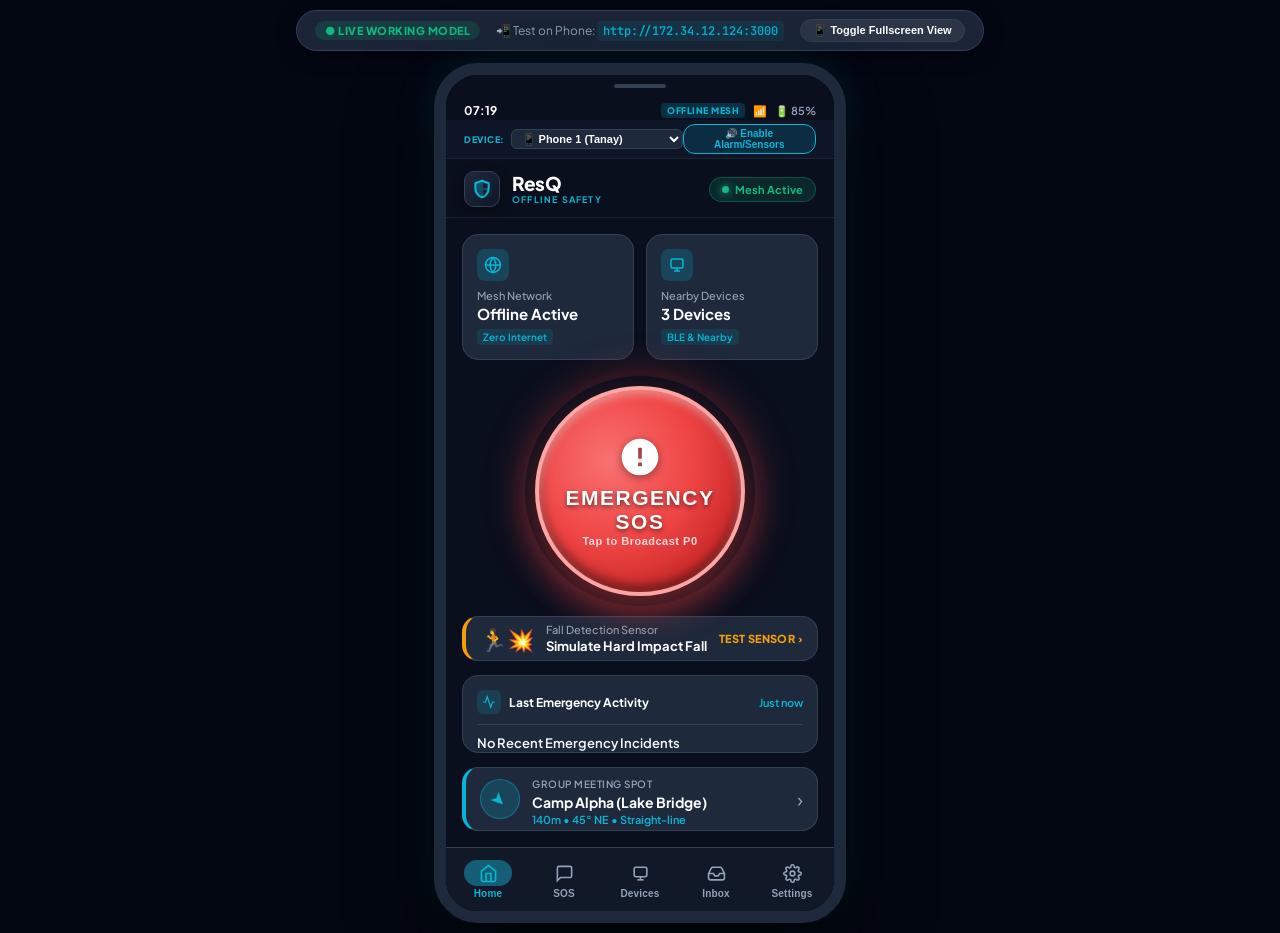
==== commit 228a49c0: "feat: complete all 7 Native Android Java/XML screens and multi-phone real-time sync with audio siren" ====
--- a/public/index.html
+++ b/public/index.html
@@ -10,7 +10,7 @@
   <link rel="preconnect" href="https://fonts.googleapis.com">
   <link rel="preconnect" href="https://fonts.gstatic.com" crossorigin>
   <link href="https://fonts.googleapis.com/css2?family=Plus+Jakarta+Sans:wght@300;400;500;600;700;800&family=JetBrains+Mono:wght@400;500;600&display=swap" rel="stylesheet">
-  <link rel="stylesheet" href="style.css?v=20261031_03">
+  <link rel="stylesheet" href="style.css?v=20261031_04">
 </head>
 <body>
 
@@ -43,6 +43,19 @@
             <span class="status-icon" title="Cellular Offline">📶</span>
             <span class="status-icon" id="status-battery-icon">🔋 85%</span>
           </div>
+        </div>
+
+        <!-- Phone Identity & Live Mesh Peer Sync Bar -->
+        <div class="device-identity-bar">
+          <div class="identity-left">
+            <span class="identity-label">DEVICE:</span>
+            <select class="identity-select" id="device-identity-select" onchange="changeDeviceIdentity(this.value)">
+              <option value="Phone 1 (Tanay)">📱 Phone 1 (Tanay)</option>
+              <option value="Phone 2 (Ravi)">🛡️ Phone 2 (Ravi - Buddy)</option>
+              <option value="Phone 3 (Anil)">📡 Phone 3 (Anil - Relay)</option>
+            </select>
+          </div>
+          <button class="btn-enable-sensors" id="btn-sensors-sound" onclick="enableSensorsAndAudio()">🔊 Enable Alarm/Sensors</button>
         </div>
 
         <!-- App Brand Dynamic Header -->
@@ -499,6 +512,6 @@
     </div>
   </div>
 
-  <script src="app.js?v=20261031_03"></script>
+  <script src="app.js?v=20261031_04"></script>
 </body>
 </html>
--- a/public/style.css
+++ b/public/style.css
@@ -202,6 +202,59 @@
   border-radius: 4px;
   font-weight: 800;
   letter-spacing: 0.5px;
+}
+
+/* Phone Identity & Peer Bar */
+.device-identity-bar {
+  display: flex;
+  justify-content: space-between;
+  align-items: center;
+  padding: 4px 18px;
+  background: rgba(15, 23, 42, 0.8);
+  border-bottom: 1px solid rgba(51, 65, 85, 0.35);
+  font-size: 11px;
+}
+
+.identity-left {
+  display: flex;
+  align-items: center;
+  gap: 6px;
+}
+
+.identity-label {
+  font-size: 9px;
+  font-weight: 800;
+  color: var(--cyan-accent);
+  letter-spacing: 0.5px;
+}
+
+.identity-select {
+  background: #1E293B;
+  border: 1px solid #334155;
+  color: #FFFFFF;
+  font-size: 11px;
+  font-weight: 600;
+  border-radius: 6px;
+  padding: 2px 6px;
+  outline: none;
+}
+
+.btn-enable-sensors {
+  background: rgba(6, 182, 212, 0.15);
+  border: 1px solid var(--cyan-accent);
+  color: var(--cyan-accent);
+  font-size: 10px;
+  font-weight: 700;
+  padding: 3px 8px;
+  border-radius: 12px;
+  cursor: pointer;
+  transition: all 0.2s ease;
+}
+
+.btn-enable-sensors.active {
+  background: var(--safe-green-bg);
+  border-color: var(--safe-green);
+  color: var(--safe-green);
 }
 
 /* =========================================
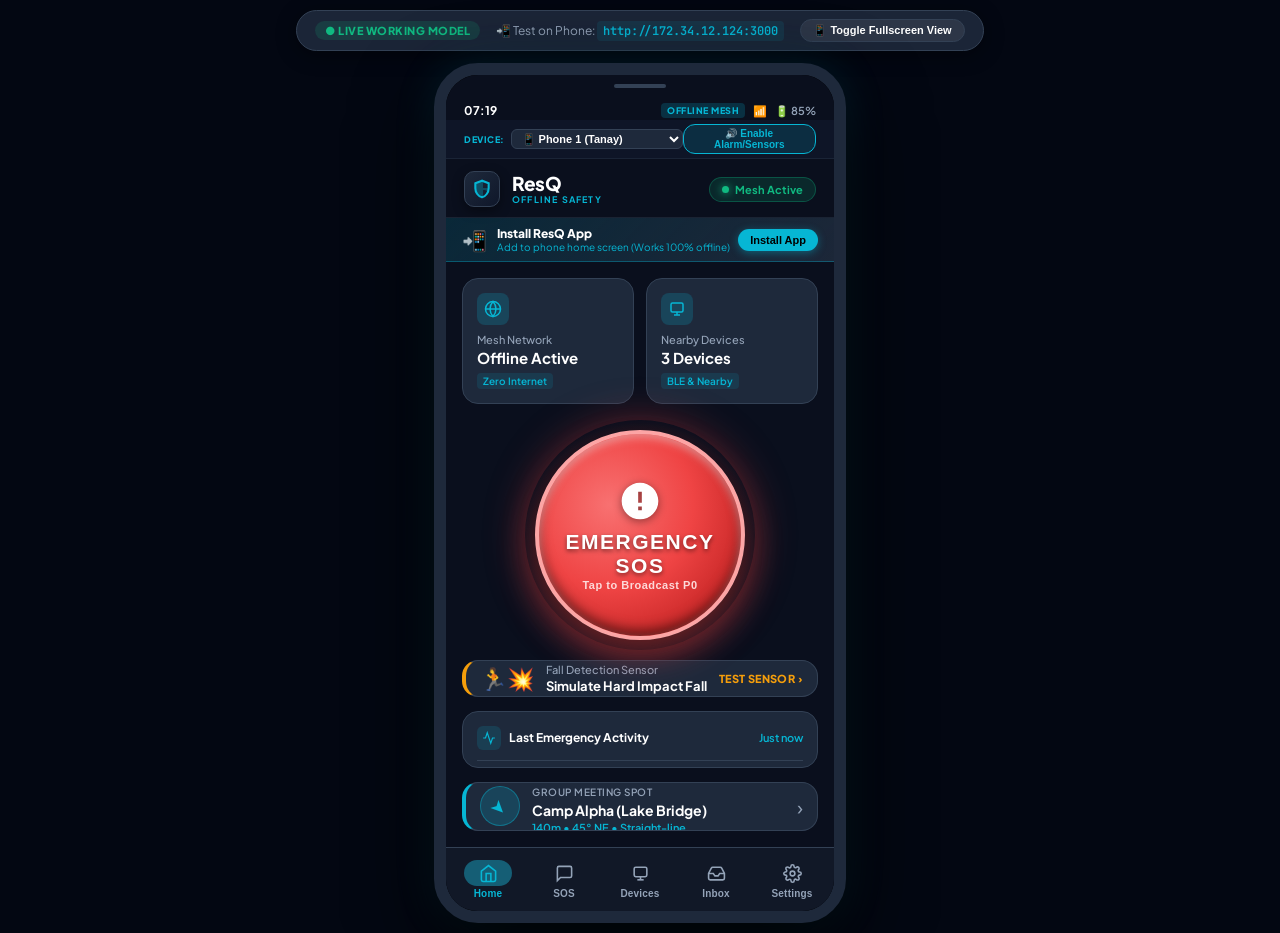
==== commit 2b9d9a22: "feat(pwa): complete offline PWA model with real GPS, SpeechSynthesis siren, and hardware fall detect" ====
--- a/public/index.html
+++ b/public/index.html
@@ -6,11 +6,18 @@
   <meta http-equiv="Cache-Control" content="no-cache, no-store, must-revalidate">
   <meta http-equiv="Pragma" content="no-cache">
   <meta http-equiv="Expires" content="0">
+  <meta name="theme-color" content="#0A0F1D">
+  <meta name="apple-mobile-web-app-capable" content="yes">
+  <meta name="apple-mobile-web-app-status-bar-style" content="black-translucent">
+  <meta name="apple-mobile-web-app-title" content="ResQ">
   <title>ResQ — Offline Emergency Safety System</title>
+  <link rel="manifest" href="manifest.json">
+  <link rel="icon" type="image/svg+xml" href="icon.svg">
+  <link rel="apple-touch-icon" href="icon.svg">
   <link rel="preconnect" href="https://fonts.googleapis.com">
   <link rel="preconnect" href="https://fonts.gstatic.com" crossorigin>
   <link href="https://fonts.googleapis.com/css2?family=Plus+Jakarta+Sans:wght@300;400;500;600;700;800&family=JetBrains+Mono:wght@400;500;600&display=swap" rel="stylesheet">
-  <link rel="stylesheet" href="style.css?v=20261031_04">
+  <link rel="stylesheet" href="style.css?v=20261031_05">
 </head>
 <body>
 
@@ -79,6 +86,18 @@
             <span id="header-status-text">Mesh Active</span>
           </div>
         </header>
+
+        <!-- PWA Install Banner -->
+        <div class="pwa-install-banner" id="pwa-install-banner">
+          <div class="pwa-install-left">
+            <span class="pwa-icon">📲</span>
+            <div>
+              <div class="pwa-title">Install ResQ App</div>
+              <div class="pwa-sub">Add to phone home screen (Works 100% offline)</div>
+            </div>
+          </div>
+          <button class="btn-install-pwa" id="btn-pwa-install" onclick="installPWA()">Install App</button>
+        </div>
 
         <!-- SCREEN 1: HOME DASHBOARD -->
         <div id="view-home" class="screen-view active">
@@ -236,7 +255,7 @@
           <div class="m3-card telemetry-attach-card">
             <div class="attach-title">📡 Auto-Attached Telemetry</div>
             <div class="attach-grid">
-              <div class="attach-item">📍 GPS: 17.4435° N, 78.3489° E (±4m)</div>
+              <div class="attach-item" id="sos-gps-tag">📍 GPS: Live Coordinates (Acquiring...)</div>
               <div class="attach-item">🔋 Battery: <span id="sos-battery-tag">85%</span></div>
               <div class="attach-item">🔄 TTL Budget: 3 Mesh Hops</div>
               <div class="attach-item">🛡️ Recipient: Flood to All Nodes</div>
--- a/public/style.css
+++ b/public/style.css
@@ -267,6 +267,56 @@
   padding: 12px 18px 10px;
   background-color: var(--bg-navy-deep);
   border-bottom: 1px solid rgba(51, 65, 85, 0.4);
+}
+
+/* PWA Install Banner */
+.pwa-install-banner {
+  display: flex;
+  justify-content: space-between;
+  align-items: center;
+  padding: 8px 16px;
+  background: linear-gradient(135deg, rgba(6, 182, 212, 0.15), rgba(30, 41, 59, 0.9));
+  border-bottom: 1px solid rgba(6, 182, 212, 0.35);
+  animation: slideDown 0.3s ease;
+}
+
+.pwa-install-left {
+  display: flex;
+  align-items: center;
+  gap: 10px;
+}
+
+.pwa-icon {
+  font-size: 20px;
+}
+
+.pwa-title {
+  font-size: 12px;
+  font-weight: 800;
+  color: var(--text-white);
+}
+
+.pwa-sub {
+  font-size: 10px;
+  color: var(--cyan-accent);
+}
+
+.btn-install-pwa {
+  background: var(--cyan-accent);
+  color: #000000;
+  border: none;
+  font-size: 11px;
+  font-weight: 800;
+  padding: 5px 12px;
+  border-radius: 12px;
+  cursor: pointer;
+  box-shadow: 0 2px 8px rgba(6, 182, 212, 0.4);
+  transition: all 0.2s ease;
+}
+
+.btn-install-pwa:hover {
+  filter: brightness(1.15);
+  transform: scale(1.03);
 }
 
 .brand-left {
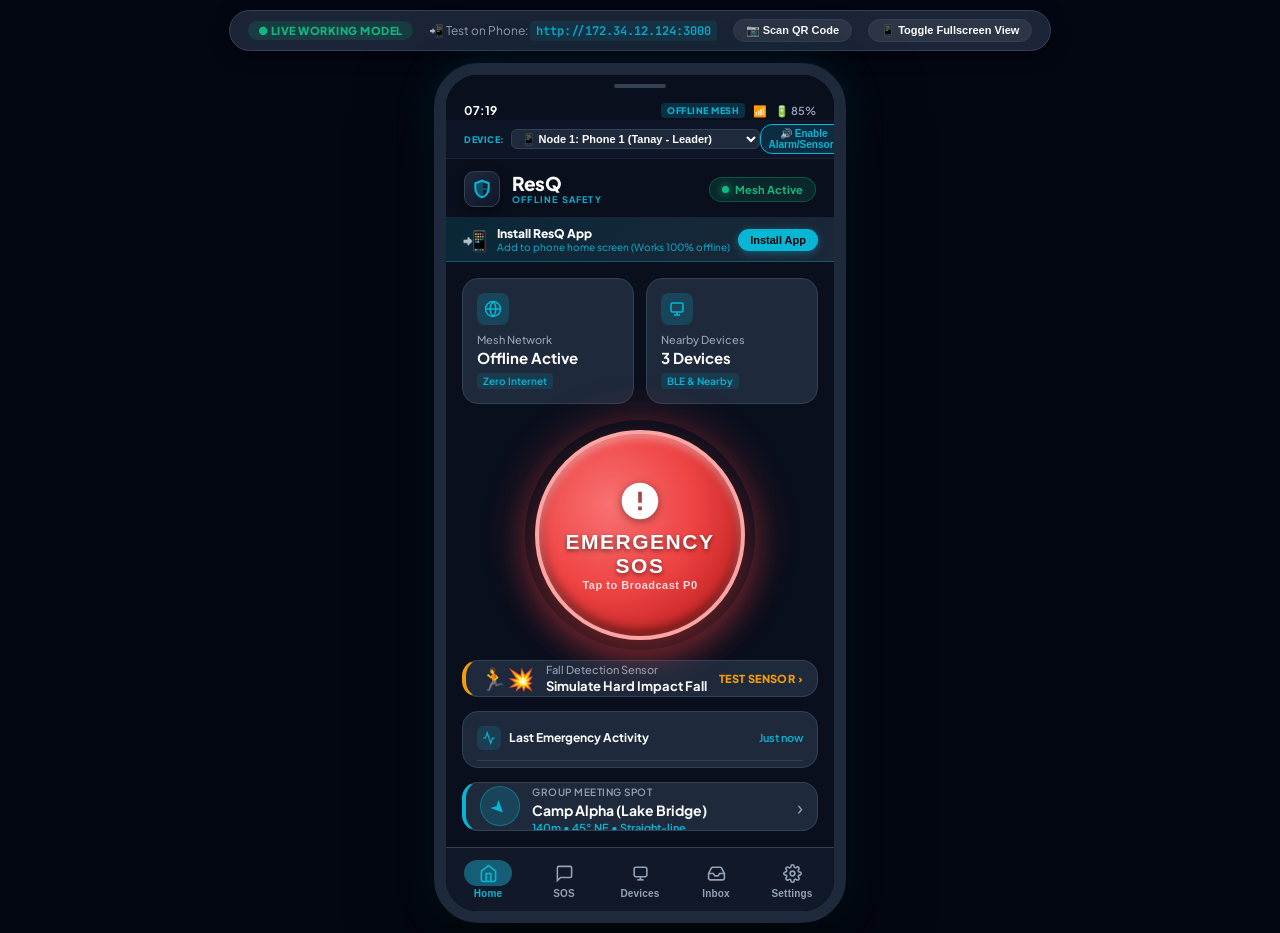
==== commit ea2dc6f5: "feat: complete ResQ offline emergency mesh system and verification suite" ====
--- a/public/index.html
+++ b/public/index.html
@@ -12,12 +12,12 @@
   <meta name="apple-mobile-web-app-title" content="ResQ">
   <title>ResQ — Offline Emergency Safety System</title>
   <link rel="manifest" href="manifest.json">
-  <link rel="icon" type="image/svg+xml" href="icon.svg">
-  <link rel="apple-touch-icon" href="icon.svg">
+  <link rel="icon" type="image/png" sizes="192x192" href="icon-192.png">
+  <link rel="apple-touch-icon" href="icon-192.png">
   <link rel="preconnect" href="https://fonts.googleapis.com">
   <link rel="preconnect" href="https://fonts.gstatic.com" crossorigin>
   <link href="https://fonts.googleapis.com/css2?family=Plus+Jakarta+Sans:wght@300;400;500;600;700;800&family=JetBrains+Mono:wght@400;500;600&display=swap" rel="stylesheet">
-  <link rel="stylesheet" href="style.css?v=20261031_05">
+  <link rel="stylesheet" href="style.css">
 </head>
 <body>
 
@@ -28,6 +28,7 @@
     <div class="desktop-helper-bar">
       <div class="live-pill">● LIVE WORKING MODEL</div>
       <div class="wifi-tip">📲 Test on Phone: <code>http://172.34.12.124:3000</code></div>
+      <button class="btn-toggle-frame" onclick="openQrModal()" id="qr-modal-btn">📷 Scan QR Code</button>
       <button class="btn-toggle-frame" onclick="togglePhoneFrame()" id="frame-toggle-btn">📱 Toggle Fullscreen View</button>
     </div>
 
@@ -57,9 +58,16 @@
           <div class="identity-left">
             <span class="identity-label">DEVICE:</span>
             <select class="identity-select" id="device-identity-select" onchange="changeDeviceIdentity(this.value)">
-              <option value="Phone 1 (Tanay)">📱 Phone 1 (Tanay)</option>
-              <option value="Phone 2 (Ravi)">🛡️ Phone 2 (Ravi - Buddy)</option>
-              <option value="Phone 3 (Anil)">📡 Phone 3 (Anil - Relay)</option>
+              <option value="Phone 1 (Tanay)">📱 Node 1: Phone 1 (Tanay - Leader)</option>
+              <option value="Phone 2 (Abhinav)">📱 Node 2: Phone 2 (Abhinav - Ops)</option>
+              <option value="Phone 3 (Sahasra)">📱 Node 3: Phone 3 (Sahasra - Medical)</option>
+              <option value="Phone 4 (Ram)">📱 Node 4: Phone 4 (Ram - Rescue)</option>
+              <option value="Phone 5 (Vamshi)">📱 Node 5: Phone 5 (Vamshi - Network)</option>
+              <option value="Phone 6 (Ravi)">📱 Node 6: Phone 6 (Ravi - Scout)</option>
+              <option value="Phone 7 (Priya)">📱 Node 7: Phone 7 (Priya - Camp Base)</option>
+              <option value="Phone 8 (Anil)">📱 Node 8: Phone 8 (Anil - Bridge Watch)</option>
+              <option value="Phone 9 (Sneha)">📱 Node 9: Phone 9 (Sneha - Perimeter)</option>
+              <option value="Phone 10 (Kiran)">📱 Node 10: Phone 10 (Kiran - Escort)</option>
             </select>
           </div>
           <button class="btn-enable-sensors" id="btn-sensors-sound" onclick="enableSensorsAndAudio()">🔊 Enable Alarm/Sensors</button>
@@ -145,15 +153,40 @@
             </button>
           </div>
 
-          <!-- Emergency Active Banner -->
+          <!-- Emergency Active Banner with Originator Authority -->
           <div class="emergency-state-banner" id="active-emergency-card" style="display: none;">
             <div class="banner-top-row">
-              <span class="p0-badge">P0 CRITICAL SOS</span>
-              <span class="live-dot-pulse">● LIVE BROADCAST</span>
-            </div>
-            <p class="banner-message" id="banner-incident-text">Emergency help broadcasted across mesh to all 3 devices.</p>
-            <div class="banner-actions">
-              <button class="btn-safe-cancel" onclick="handleSafeCheckIn()">✅ I AM SAFE (CANCEL ALERT)</button>
+              <span class="p0-badge" id="emergency-p0-badge">P0 CRITICAL SOS</span>
+              <span class="live-dot-pulse" id="emergency-live-tag">● LIVE 10-NODE MESH</span>
+            </div>
+            
+            <div class="authority-badge-row">
+              <span class="authority-pill authority-pill-originator" id="authority-pill">👑 ORIGINATOR AUTHORITY</span>
+              <span class="text-slate-muted" style="font-size: 11px;" id="emergency-revision-tag">Rev 1</span>
+            </div>
+
+            <p class="banner-message" id="banner-incident-text">Emergency help broadcasted across mesh to all 10 devices.</p>
+            
+            <!-- Dynamic Role-Aware Authority Explanation Box -->
+            <div class="authority-banner-box originator" id="authority-explanation-box">
+              <strong id="authority-box-title">👑 Originator Authority Verified:</strong>
+              <span id="authority-box-text">You originated this emergency. You have exclusive authority to verify if the issue is resolved.</span>
+            </div>
+
+            <!-- 10-Node Mesh Convergence Bar -->
+            <div class="ack-progress-section" id="emergency-ack-progress">
+              <div class="ack-nodes-header">
+                <span>📡 10-Node Mesh Convergence:</span>
+                <strong id="ack-nodes-text">1 of 10 Nodes (Originator)</strong>
+              </div>
+              <div class="ack-progress-bar"><div class="ack-progress-fill" id="ack-nodes-bar" style="width: 10%"></div></div>
+            </div>
+
+            <!-- Dynamic Actions Depending on Role (Originator vs Recipient) -->
+            <div class="banner-actions" id="banner-actions-wrap">
+              <button class="btn-safe-cancel" id="btn-originator-resolve" onclick="handleSafeCheckIn()">✅ I AM SAFE — VERIFY ISSUE RESOLVED</button>
+              <button class="btn-safe-locked" id="btn-recipient-locked" style="display: none;" onclick="handleUnauthorizedResolveAttempt()">🔒 RESOLUTION LOCKED (Awaiting Originator Verification)</button>
+              <button class="btn-ack-assist" id="btn-recipient-ack" style="display: none;" onclick="handleRecipientAck()">🤝 ACKNOWLEDGE & DISPATCH ASSISTANCE</button>
             </div>
           </div>
 
@@ -514,6 +547,22 @@
     </div>
   </div>
 
+  <!-- MODAL 3: PHONE QR CODE DIALOG -->
+  <div class="m3-dialog-backdrop" id="qr-modal-dialog" style="display: none;" onclick="if(event.target === this) closeQrModal()">
+    <div class="m3-dialog-card" style="text-align: center; max-width: 360px;">
+      <div class="dialog-icon-badge">📱</div>
+      <h3 class="dialog-title">Scan on Your Phone</h3>
+      <p class="dialog-message" style="margin-bottom: 14px;">Connect your phone to the same Wi-Fi network and scan this QR code with your phone camera:</p>
+      <div style="background: white; padding: 12px; border-radius: 12px; display: inline-block; box-shadow: 0 4px 15px rgba(0,0,0,0.3);">
+        <img src="qr.png" alt="Scan to test on phone" style="width: 200px; height: 200px; display: block;" />
+      </div>
+      <p style="margin-top: 14px; font-family: monospace; font-size: 13px; color: #06B6D4;">http://172.34.12.124:3000</p>
+      <div class="dialog-actions" style="margin-top: 16px; justify-content: center;">
+        <button class="dialog-btn-confirm" onclick="closeQrModal()" style="width: 100%;">CLOSE</button>
+      </div>
+    </div>
+  </div>
+
   <!-- MODAL 2: FALL DETECTION 15-SECOND COUNTDOWN -->
   <div class="m3-dialog-backdrop" id="fall-countdown-dialog" style="display: none;">
     <div class="m3-dialog-card fall-alert-modal">
@@ -531,6 +580,6 @@
     </div>
   </div>
 
-  <script src="app.js?v=20261031_04"></script>
+  <script src="app.js"></script>
 </body>
 </html>
--- a/public/style.css
+++ b/public/style.css
@@ -1859,3 +1859,140 @@
     display: none;
   }
 }
+
+/* ==========================================================================
+   ResQ Originator Authority & 10-Node Mesh Styles
+   ========================================================================== */
+.authority-badge-row {
+  display: flex;
+  align-items: center;
+  gap: 8px;
+  margin-bottom: 8px;
+}
+
+.authority-pill {
+  font-size: 11px;
+  font-weight: 800;
+  padding: 3px 8px;
+  border-radius: 6px;
+  letter-spacing: 0.3px;
+  display: inline-flex;
+  align-items: center;
+  gap: 4px;
+}
+
+.authority-pill-originator {
+  background: rgba(16, 185, 129, 0.2);
+  color: #34D399;
+  border: 1px solid rgba(16, 185, 129, 0.4);
+}
+
+.authority-pill-recipient {
+  background: rgba(245, 158, 11, 0.2);
+  color: #FBBF24;
+  border: 1px solid rgba(245, 158, 11, 0.4);
+}
+
+.authority-banner-box {
+  background: rgba(15, 23, 42, 0.85);
+  border: 1px solid #334155;
+  border-radius: 8px;
+  padding: 10px 12px;
+  font-size: 12px;
+  line-height: 1.45;
+  margin-bottom: 12px;
+}
+
+.authority-banner-box strong {
+  display: block;
+  margin-bottom: 3px;
+}
+
+.authority-banner-box.originator {
+  border-left: 3px solid #10B981;
+  color: #E2E8F0;
+}
+
+.authority-banner-box.recipient {
+  border-left: 3px solid #F59E0B;
+  color: #CBD5E1;
+}
+
+.btn-safe-locked {
+  width: 100%;
+  background: #1E293B;
+  color: #94A3B8;
+  border: 1px dashed #475569;
+  padding: 10px 14px;
+  border-radius: 10px;
+  font-weight: 700;
+  font-size: 11px;
+  cursor: not-allowed;
+  margin-bottom: 8px;
+  display: flex;
+  align-items: center;
+  justify-content: center;
+  gap: 6px;
+  opacity: 0.9;
+}
+
+.btn-safe-locked:hover {
+  background: #283548;
+}
+
+.btn-ack-assist {
+  width: 100%;
+  background: linear-gradient(135deg, #0284C7, #0369A1);
+  color: white;
+  border: 1px solid #38BDF8;
+  padding: 10px 14px;
+  border-radius: 10px;
+  font-weight: 800;
+  font-size: 12px;
+  cursor: pointer;
+  box-shadow: 0 4px 15px rgba(2, 132, 199, 0.35);
+  display: flex;
+  align-items: center;
+  justify-content: center;
+  gap: 6px;
+  transition: transform 0.15s ease;
+}
+
+.btn-ack-assist:active {
+  transform: scale(0.98);
+}
+
+.ack-progress-section {
+  background: rgba(0, 0, 0, 0.25);
+  border-radius: 8px;
+  padding: 8px 10px;
+  margin-bottom: 12px;
+  border: 1px solid rgba(255, 255, 255, 0.05);
+}
+
+.ack-nodes-header {
+  display: flex;
+  justify-content: space-between;
+  font-size: 11px;
+  color: var(--text-slate-muted);
+  margin-bottom: 6px;
+}
+
+.ack-nodes-header strong {
+  color: var(--cyan-accent);
+}
+
+.ack-progress-bar {
+  width: 100%;
+  height: 6px;
+  background: rgba(255, 255, 255, 0.1);
+  border-radius: 3px;
+  overflow: hidden;
+}
+
+.ack-progress-fill {
+  height: 100%;
+  background: linear-gradient(90deg, #06B6D4, #10B981);
+  border-radius: 3px;
+  transition: width 0.4s ease;
+}
